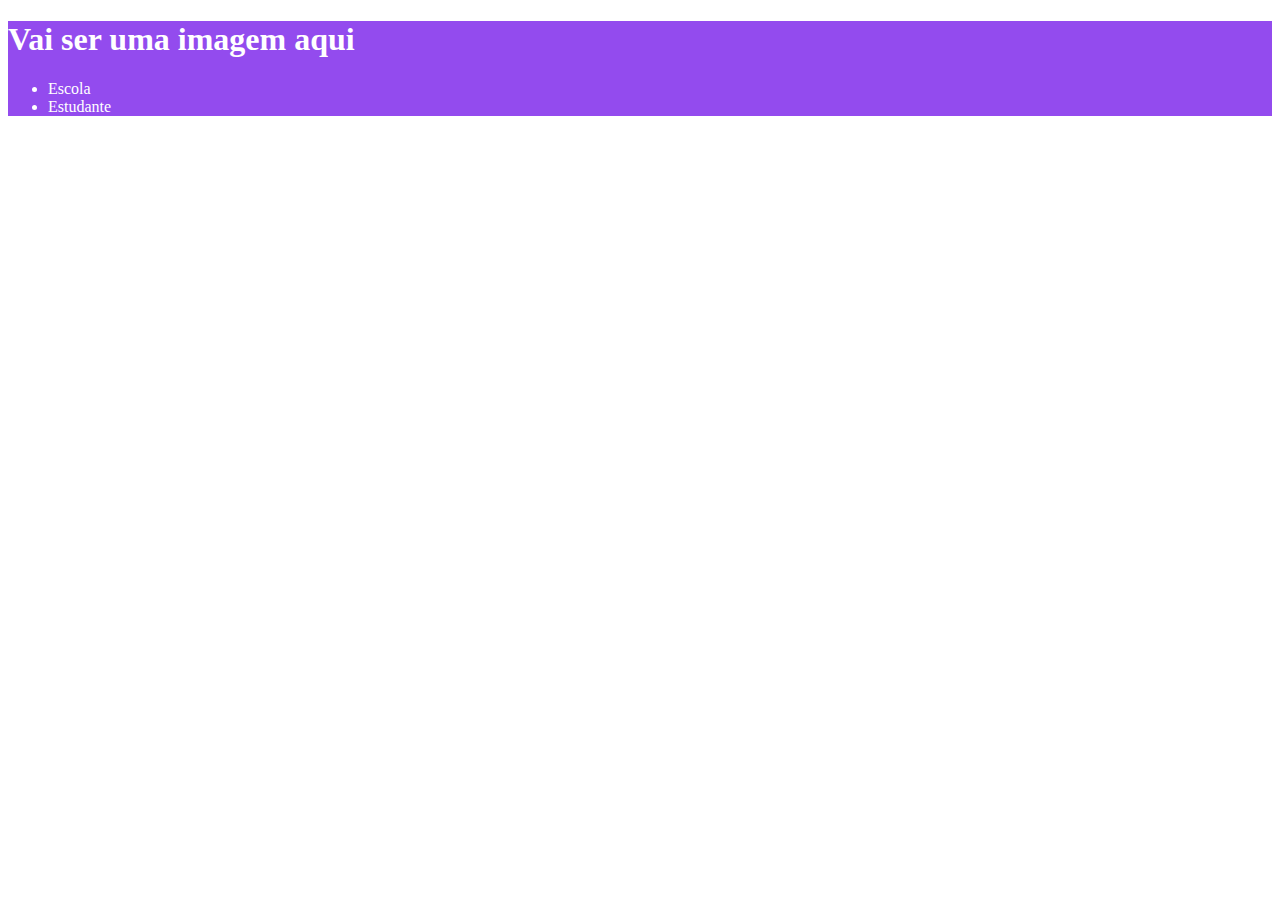
==== index.html @ c5637a52 "Primeira parte do projeto da página" ====
<!DOCTYPE html>
<html lang="en">
<head>
    <meta charset="UTF-8">
    <meta http-equiv="X-UA-Compatible" content="IE=edge">
    <meta name="viewport" content="width=device-width, initial-scale=1.0">
    <title>Document</title>
    <link rel="stylesheet" href="style.css">
</head>
<body>
    <header>
        <h1>Vai ser uma  imagem aqui</h1>
        <ul>
            <li>Escola</li>
            <li>Estudante</li>
        </ul>
    </header>

</body>
</html>
---- style.css ----
header {
    background-color:#934BEE ;
    color: white; 
}
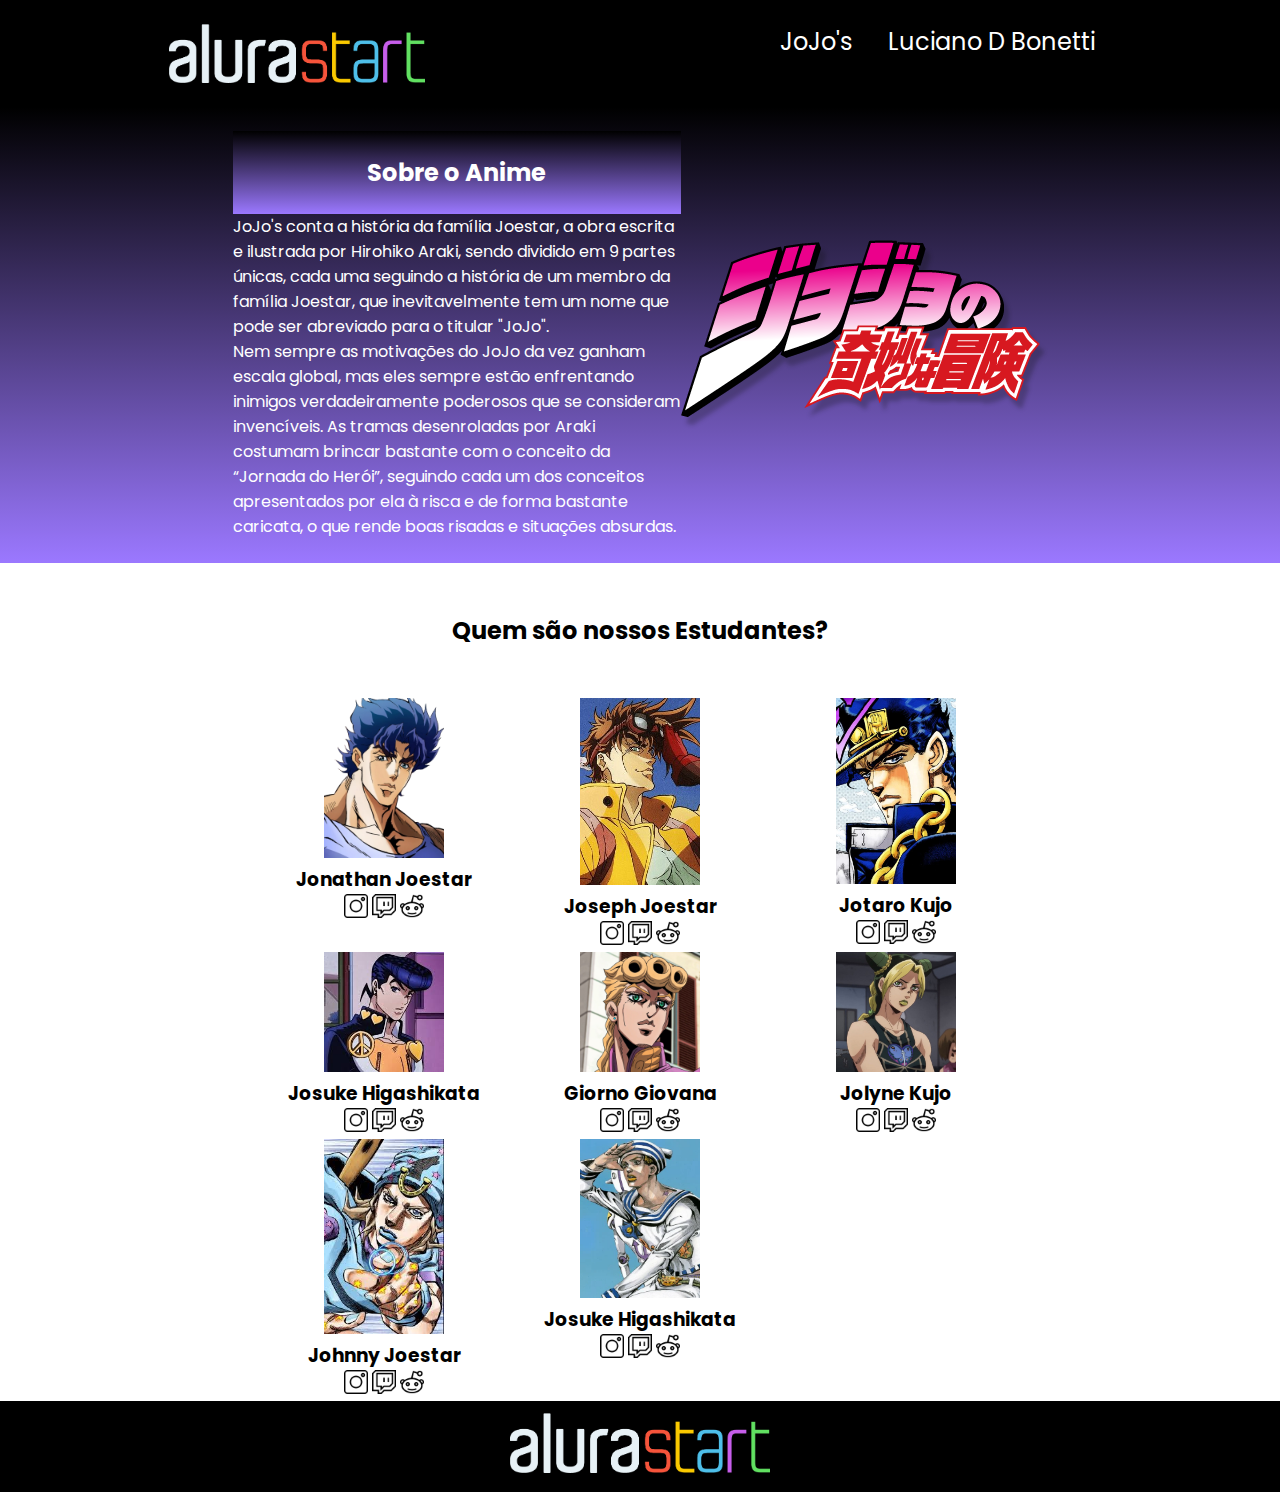
==== commit 43ccc241: "Add files via upload" ====
--- a/index.html
+++ b/index.html
@@ -6,15 +6,102 @@
     <meta name="viewport" content="width=device-width, initial-scale=1.0">
     <title>Document</title>
     <link rel="stylesheet" href="style.css">
+    <link rel="preconnect" href="https://fonts.googleapis.com">
+    <link rel="preconnect" href="https://fonts.gstatic.com" crossorigin>
+    <link href="https://fonts.googleapis.com/css2?family=Poppins&display=swap" rel="stylesheet">
 </head>
+
 <body>
-    <header>
-        <h1>Vai ser uma  imagem aqui</h1>
-        <ul>
-            <li>Escola</li>
-            <li>Estudante</li>
+    <header class="cabecalho">
+        <img class="cabecalho-imagem" src="alurastart logo certo.png" alt="alura logo">
+        <ul class="cabecalho-lista">
+            <li class="cabecalho-lista-item">JoJo's</li>
+            <li class="cabecalho-lista-item">Luciano D Bonetti</li>
         </ul>
     </header>
+    <section class="escola">
+        <div class="escola-div-conteudo">
+            <h2 class="escola titulo">Sobre o Anime</h2>
+            <p class="escola-texto-um">JoJo's conta a história da família Joestar, a obra escrita e ilustrada por Hirohiko Araki, sendo dividido em 9 partes únicas, cada uma seguindo a história de um membro da família Joestar, que inevitavelmente tem um nome que pode ser abreviado para o titular "JoJo".</p>
+            <p class="escola-texto-dois">Nem sempre as motivações do JoJo da vez ganham escala global, mas eles sempre estão enfrentando inimigos verdadeiramente poderosos que se consideram invencíveis. As tramas desenroladas por Araki costumam brincar bastante com o conceito da “Jornada do Herói”, seguindo cada um dos conceitos apresentados por ela à risca e de forma bastante caricata, o que rende boas risadas e situações absurdas.</p>     
+        </div>
+        <img class="escola-imagem" src="Imagens zuadas/JoJo's_Bizarre_Adventure_logo.png" alt="logo-do-anime">
+    </section>
+    <section class="estudante">
+        <h2 class="estudante-titulo">Quem são nossos Estudantes?</h2>
+        <div class="estudante-todos">
+        <span></span>
+        <div class="estudante-div">
+            <img class="estudante-imagem" src="Imagens zuadas/Portrait.jonathanjoestar.webp" alt="jonathanjoestar">
+            <h3 class="estudante-nome">Jonathan Joestar</h3>
+            <a href=""><img class="estudante-icone" src="instagram.png" alt="icone instagram"></a>
+            <a href="https://www.twitch.tv/"><img class="estudante-icone" src="twitch.png" alt="icone twitch"></a>
+            <a href="https://www.reddit.com/"><img class="estudante-icone" src="reddit.png" alt="icone reddit"></a>
+        </div>
 
+        <div class="estudante-div">
+            <img class="estudante-imagem" src="Imagens zuadas/f638455ae8da34b34f2a56cccb930828.jpg" alt="josephjoestar">
+            <h3 class="estudante-nome">Joseph Joestar</h3>
+            <a href=""><img class="estudante-icone" src="instagram.png" alt="icone instagram"></a>
+            <a href="https://www.twitch.tv/"><img class="estudante-icone" src="twitch.png" alt="icone twitch"></a>
+            <a href="https://www.reddit.com/"><img class="estudante-icone" src="reddit.png" alt="icone reddit"></a>
+        </div>
+       
+        <div class="estudante-div">
+            <img class="estudante-imagem" src="Imagens zuadas/JotaroKujo.webp" alt="jotarokujo">
+            <h3 class="estudante-nome">Jotaro Kujo</h3>
+            <a href=""><img class="estudante-icone" src="instagram.png" alt="icone instagram"></a>
+            <a href="https://www.twitch.tv/"><img class="estudante-icone" src="twitch.png" alt="icone twitch"></a>
+            <a href="https://www.reddit.com/"><img class="estudante-icone" src="reddit.png" alt="icone reddit"></a>
+        </div>
+        <span></span>
+        <span></span>
+        <div class="estudante-div">
+            <img class="estudante-imagem" src="Imagens zuadas/images.jpeg" alt="josukehigashikata">
+            <h3 class="estudante-nome">Josuke Higashikata</h3>
+            <a href=""><img class="estudante-icone" src="instagram.png" alt="icone instagram"></a>
+            <a href="https://www.twitch.tv/"><img class="estudante-icone" src="twitch.png" alt="icone twitch"></a>
+            <a href="https://www.reddit.com/"><img class="estudante-icone" src="reddit.png" alt="icone reddit"></a>
+        </div>
+
+        <div class="estudante-div">
+            <img class="estudante-imagem" src="Imagens zuadas/tumblr_be1cd444ccf966fa70b74a2b04cc65ea_3ea9518a_640.jpg" alt="giornogiovana">
+            <h3 class="estudante-nome">Giorno Giovana</h3>
+            <a href=""><img class="estudante-icone" src="instagram.png" alt="icone instagram"></a>
+            <a href="https://www.twitch.tv/"><img class="estudante-icone" src="twitch.png" alt="icone twitch"></a>
+            <a href="https://www.reddit.com/"><img class="estudante-icone" src="reddit.png" alt="icone reddit"></a>
+        </div>
+
+        <div class="estudante-div">
+            <img class="estudante-imagem" src="Imagens zuadas/5da20e00501d578b1b4eebb8ad0ff7c0.jpg" alt="jolynekujo">
+            <h3 class="estudante-nome">Jolyne Kujo</h3>
+            <a href=""><img class="estudante-icone" src="instagram.png" alt="icone instagram"></a>
+            <a href="https://www.twitch.tv/"><img class="estudante-icone" src="twitch.png" alt="icone twitch"></a>
+            <a href="https://www.reddit.com/"><img class="estudante-icone" src="reddit.png" alt="icone reddit"></a>
+        </div>
+        <span></span>
+        <span></span>
+        <div class="estudante-div">
+            <img class="estudante-imagem" src="Imagens zuadas/download.jpeg" alt="johnnyjoestar">
+            <h3 class="estudante-nome">Johnny Joestar</h3>
+            <a href=""><img class="estudante-icone" src="instagram.png" alt="icone instagram"></a>
+            <a href="https://www.twitch.tv/"><img class="estudante-icone" src="twitch.png" alt="icone twitch"></a>
+            <a href="https://www.reddit.com/"><img class="estudante-icone" src="reddit.png" alt="icone reddit"></a>
+        </div>
+
+        <div class="estudante-div">
+            <img class="estudante-imagem" src="Imagens zuadas/nfJhRDJ09chLtmnQdY82NtRzYe-VRRpZyXRMKiny0Lo.webp" alt="josukehigashikatapart8">
+            <h3 class="estudante-nome">Josuke Higashikata</h3>
+            <a href=""><img class="estudante-icone" src="instagram.png" alt="icone instagram"></a>
+            <a href="https://www.twitch.tv/"><img class="estudante-icone" src="twitch.png" alt="icone twitch"></a>
+            <a href="https://www.reddit.com/"><img class="estudante-icone" src="reddit.png" alt="icone reddit"></a>
+        </div>
+
+    </div>
+    </section>
+    <footer class="rodape">
+        <img class="rodape-imagem" src="alurastart logo certo.png" alt="logo-da-alura-start">
+    </footer>
 </body>
+
 </html>--- a/style.css
+++ b/style.css
@@ -1,4 +1,79 @@
-header {
-    background-color:#934BEE ;
-    color: white; 
+*{
+    margin: 0;
+    padding: 0;
+}
+
+body{
+    font-family: 'Poppins', sans-serif;
+}
+
+.cabecalho{
+    background-color:#000000 ;
+    color: white;
+    display: flex; 
+    justify-content: space-around;
+    padding: 24px 0;
+}
+
+.cabecalho-imagem{
+    width: 20%;
+}
+
+.cabecalho-lista-item {
+    display: inline-block;
+    margin: 0 16px;
+    font-size: 24px;
+}
+
+.logo-do-anime {
+    width: 25%;
+}
+
+.escola {
+    background-image: linear-gradient(#000000,#9B78FF);
+    color: white;
+    display: flex;
+    justify-content: center;
+    align-items: center;
+    padding: 24px 0;
+}
+
+.escola-div-conteudo {
+    width: 35%;
+}
+
+.escola-titulo{
+    padding: 24px 0;
+}
+
+.estudante-imagem{
+    width: 120px;
+}
+
+.estudante-icone{
+    width: 24px;
+}
+
+.estudante-div{
+    text-align: center;
+}
+
+.estudante-titulo {
+    text-align: center;
+    padding: 50px 0;
+}
+
+.estudante-todos {
+    display: grid;
+    grid-template-columns: 20% 20% 20% 20% 20%  ;
+}
+
+.rodape{
+    background-color: black;
+    text-align: center;
+}
+
+.rodape-imagem{
+    height: 60px;
+    padding: 12px 0;
 }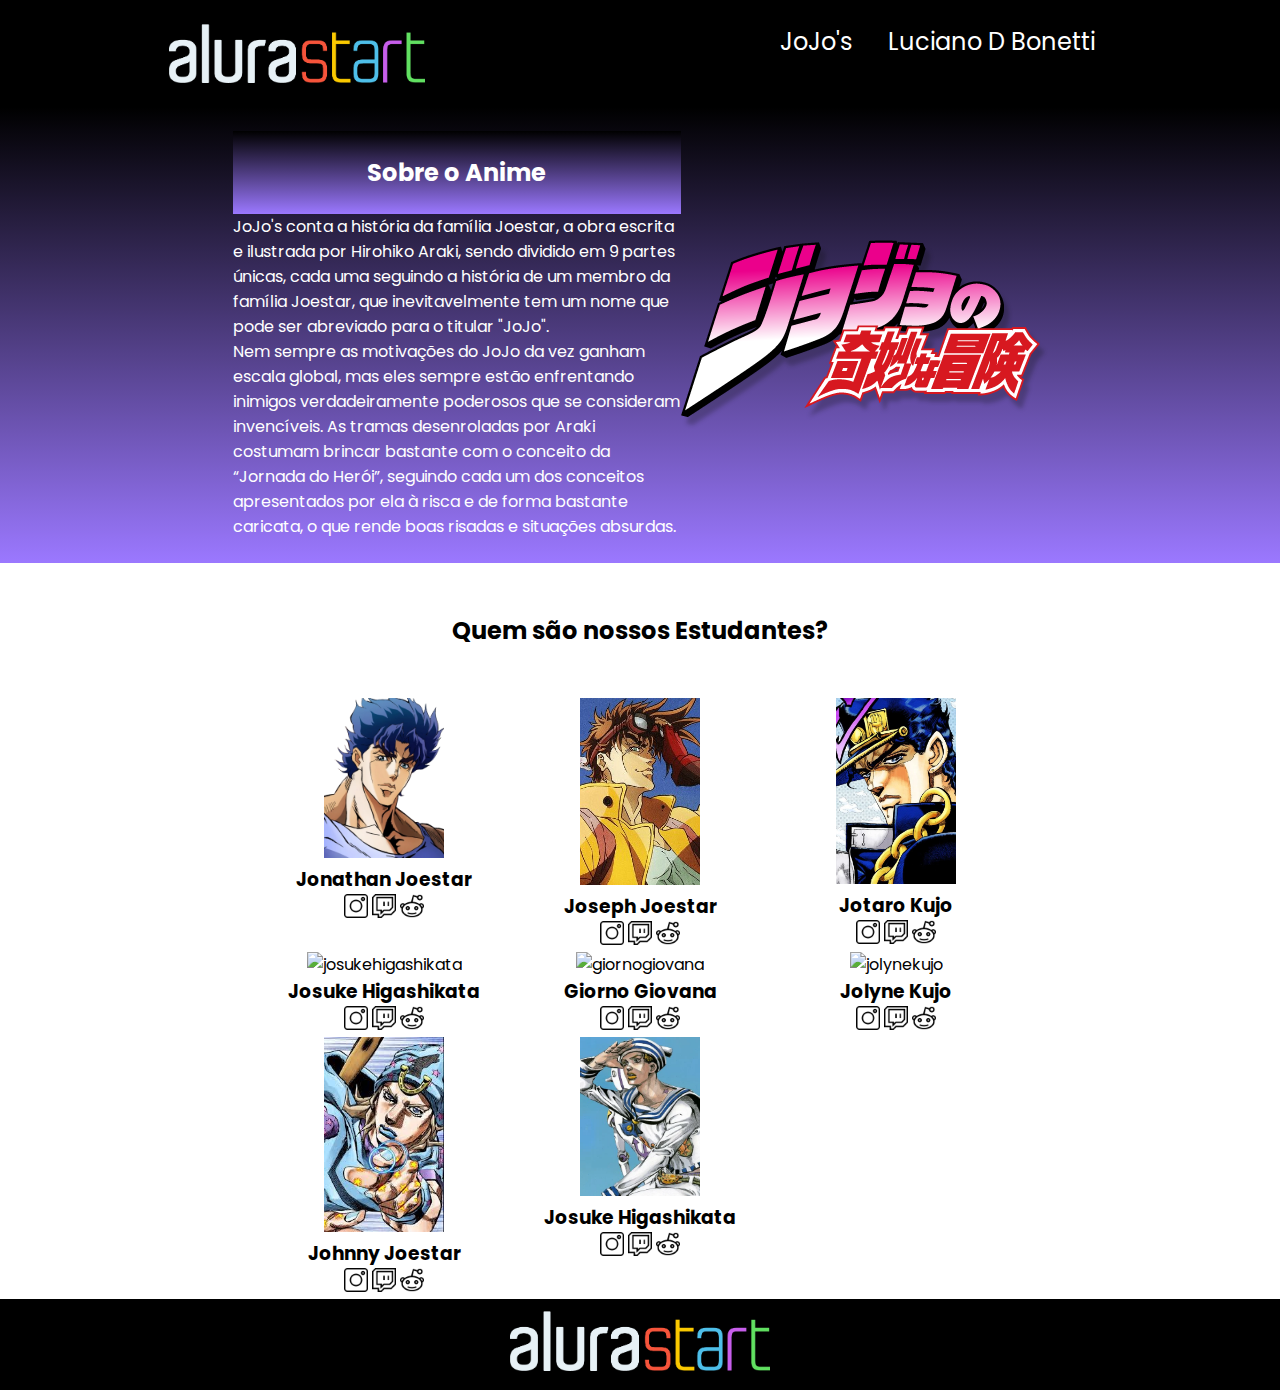
==== commit 907e53f4: "Add files via upload" ====
--- a/index.html
+++ b/index.html
@@ -57,7 +57,7 @@
         <span></span>
         <span></span>
         <div class="estudante-div">
-            <img class="estudante-imagem" src="Imagens zuadas/images.jpeg" alt="josukehigashikata">
+            <img class="estudante-imagem" src="Imagens zuadas/download (7).jpeg" alt="josukehigashikata">
             <h3 class="estudante-nome">Josuke Higashikata</h3>
             <a href=""><img class="estudante-icone" src="instagram.png" alt="icone instagram"></a>
             <a href="https://www.twitch.tv/"><img class="estudante-icone" src="twitch.png" alt="icone twitch"></a>
@@ -65,7 +65,7 @@
         </div>
 
         <div class="estudante-div">
-            <img class="estudante-imagem" src="Imagens zuadas/tumblr_be1cd444ccf966fa70b74a2b04cc65ea_3ea9518a_640.jpg" alt="giornogiovana">
+            <img class="estudante-imagem" src="Imagens zuadas/download (1).jpeg" alt="giornogiovana">
             <h3 class="estudante-nome">Giorno Giovana</h3>
             <a href=""><img class="estudante-icone" src="instagram.png" alt="icone instagram"></a>
             <a href="https://www.twitch.tv/"><img class="estudante-icone" src="twitch.png" alt="icone twitch"></a>
@@ -73,7 +73,7 @@
         </div>
 
         <div class="estudante-div">
-            <img class="estudante-imagem" src="Imagens zuadas/5da20e00501d578b1b4eebb8ad0ff7c0.jpg" alt="jolynekujo">
+            <img class="estudante-imagem" src="Imagens zuadas/9bc1f89feeb50e12f6c80bcbee3f3e5fd6bfe7c2_00.jpg" alt="jolynekujo">
             <h3 class="estudante-nome">Jolyne Kujo</h3>
             <a href=""><img class="estudante-icone" src="instagram.png" alt="icone instagram"></a>
             <a href="https://www.twitch.tv/"><img class="estudante-icone" src="twitch.png" alt="icone twitch"></a>
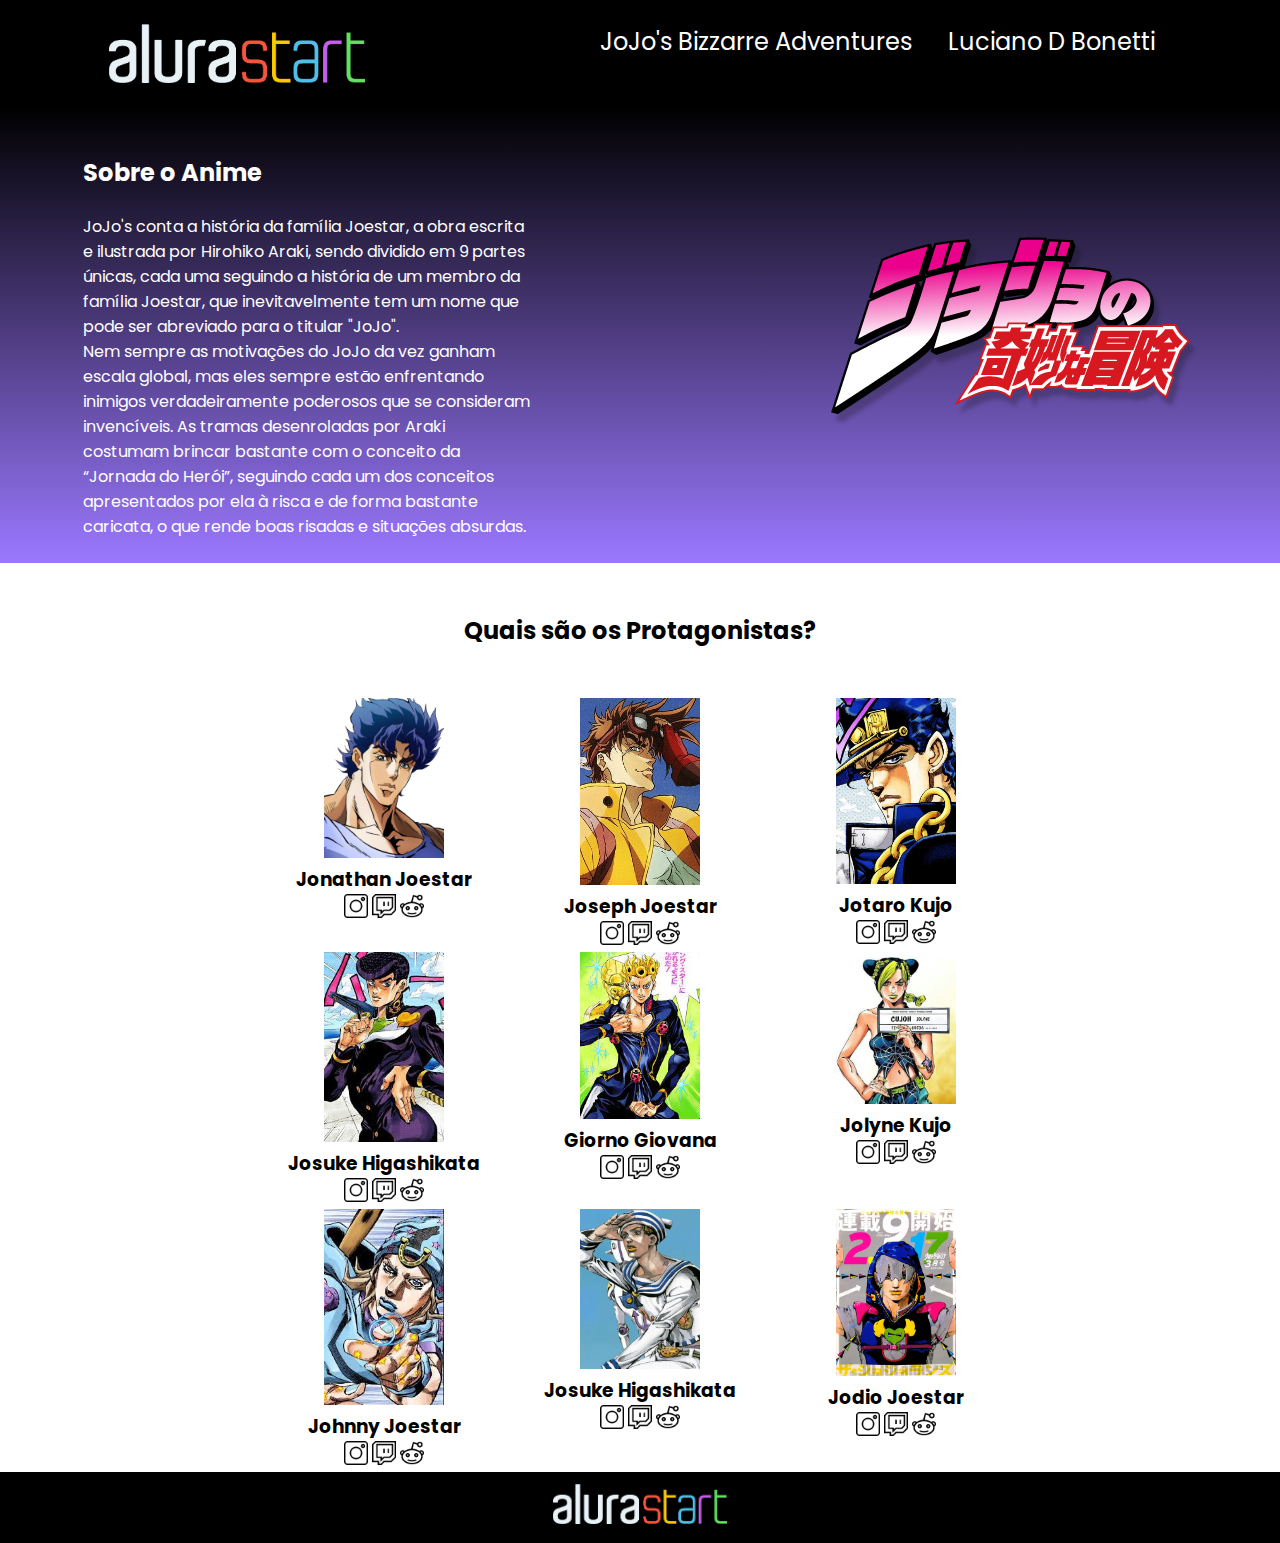
==== commit a00626ae: "Add files via upload" ====
--- a/index.html
+++ b/index.html
@@ -14,21 +14,23 @@
 <body>
     <header class="cabecalho">
         <img class="cabecalho-imagem" src="alurastart logo certo.png" alt="alura logo">
+        
         <ul class="cabecalho-lista">
-            <li class="cabecalho-lista-item">JoJo's</li>
+            <li class="cabecalho-lista-item">JoJo's Bizzarre Adventures</li>
             <li class="cabecalho-lista-item">Luciano D Bonetti</li>
         </ul>
     </header>
     <section class="escola">
         <div class="escola-div-conteudo">
-            <h2 class="escola titulo">Sobre o Anime</h2>
+            <h2 class="escola-titulo">Sobre o Anime</h2>
             <p class="escola-texto-um">JoJo's conta a história da família Joestar, a obra escrita e ilustrada por Hirohiko Araki, sendo dividido em 9 partes únicas, cada uma seguindo a história de um membro da família Joestar, que inevitavelmente tem um nome que pode ser abreviado para o titular "JoJo".</p>
             <p class="escola-texto-dois">Nem sempre as motivações do JoJo da vez ganham escala global, mas eles sempre estão enfrentando inimigos verdadeiramente poderosos que se consideram invencíveis. As tramas desenroladas por Araki costumam brincar bastante com o conceito da “Jornada do Herói”, seguindo cada um dos conceitos apresentados por ela à risca e de forma bastante caricata, o que rende boas risadas e situações absurdas.</p>     
         </div>
-        <img class="escola-imagem" src="Imagens zuadas/JoJo's_Bizarre_Adventure_logo.png" alt="logo-do-anime">
+        <a href="https://www.crunchyroll.com/pt-br/series/GYP8DP1MY/jojos-bizarre-adventure"><img class="escola-imagem" src="Imagens zuadas/JoJo's_Bizarre_Adventure_logo.png" alt="site de jojo"></a>
+
     </section>
     <section class="estudante">
-        <h2 class="estudante-titulo">Quem são nossos Estudantes?</h2>
+        <h2 class="estudante-titulo">Quais são os Protagonistas?</h2>
         <div class="estudante-todos">
         <span></span>
         <div class="estudante-div">
@@ -97,6 +99,14 @@
             <a href="https://www.reddit.com/"><img class="estudante-icone" src="reddit.png" alt="icone reddit"></a>
         </div>
 
+        <div class="estudante-div">
+            <img class="estudante-imagem" src="Imagens zuadas/63ebb47ac8b0f_external_cover.webp" alt="jodiojoestar">
+            <h3 class="estudante-nome">Jodio Joestar</h3>
+            <a href=""><img class="estudante-icone" src="instagram.png" alt="icone instagram"></a>
+            <a href="https://www.twitch.tv/"><img class="estudante-icone" src="twitch.png" alt="icone twitch"></a>
+            <a href="https://www.reddit.com/"><img class="estudante-icone" src="reddit.png" alt="icone reddit"></a>
+        </div>
+
     </div>
     </section>
     <footer class="rodape">
--- a/style.css
+++ b/style.css
@@ -29,6 +29,9 @@
     width: 25%;
 }
 
+.escola-imagem{
+    margin-left: 300px;
+}
 .escola {
     background-image: linear-gradient(#000000,#9B78FF);
     color: white;
@@ -74,6 +77,6 @@
 }
 
 .rodape-imagem{
-    height: 60px;
+    height: 40px;
     padding: 12px 0;
 }